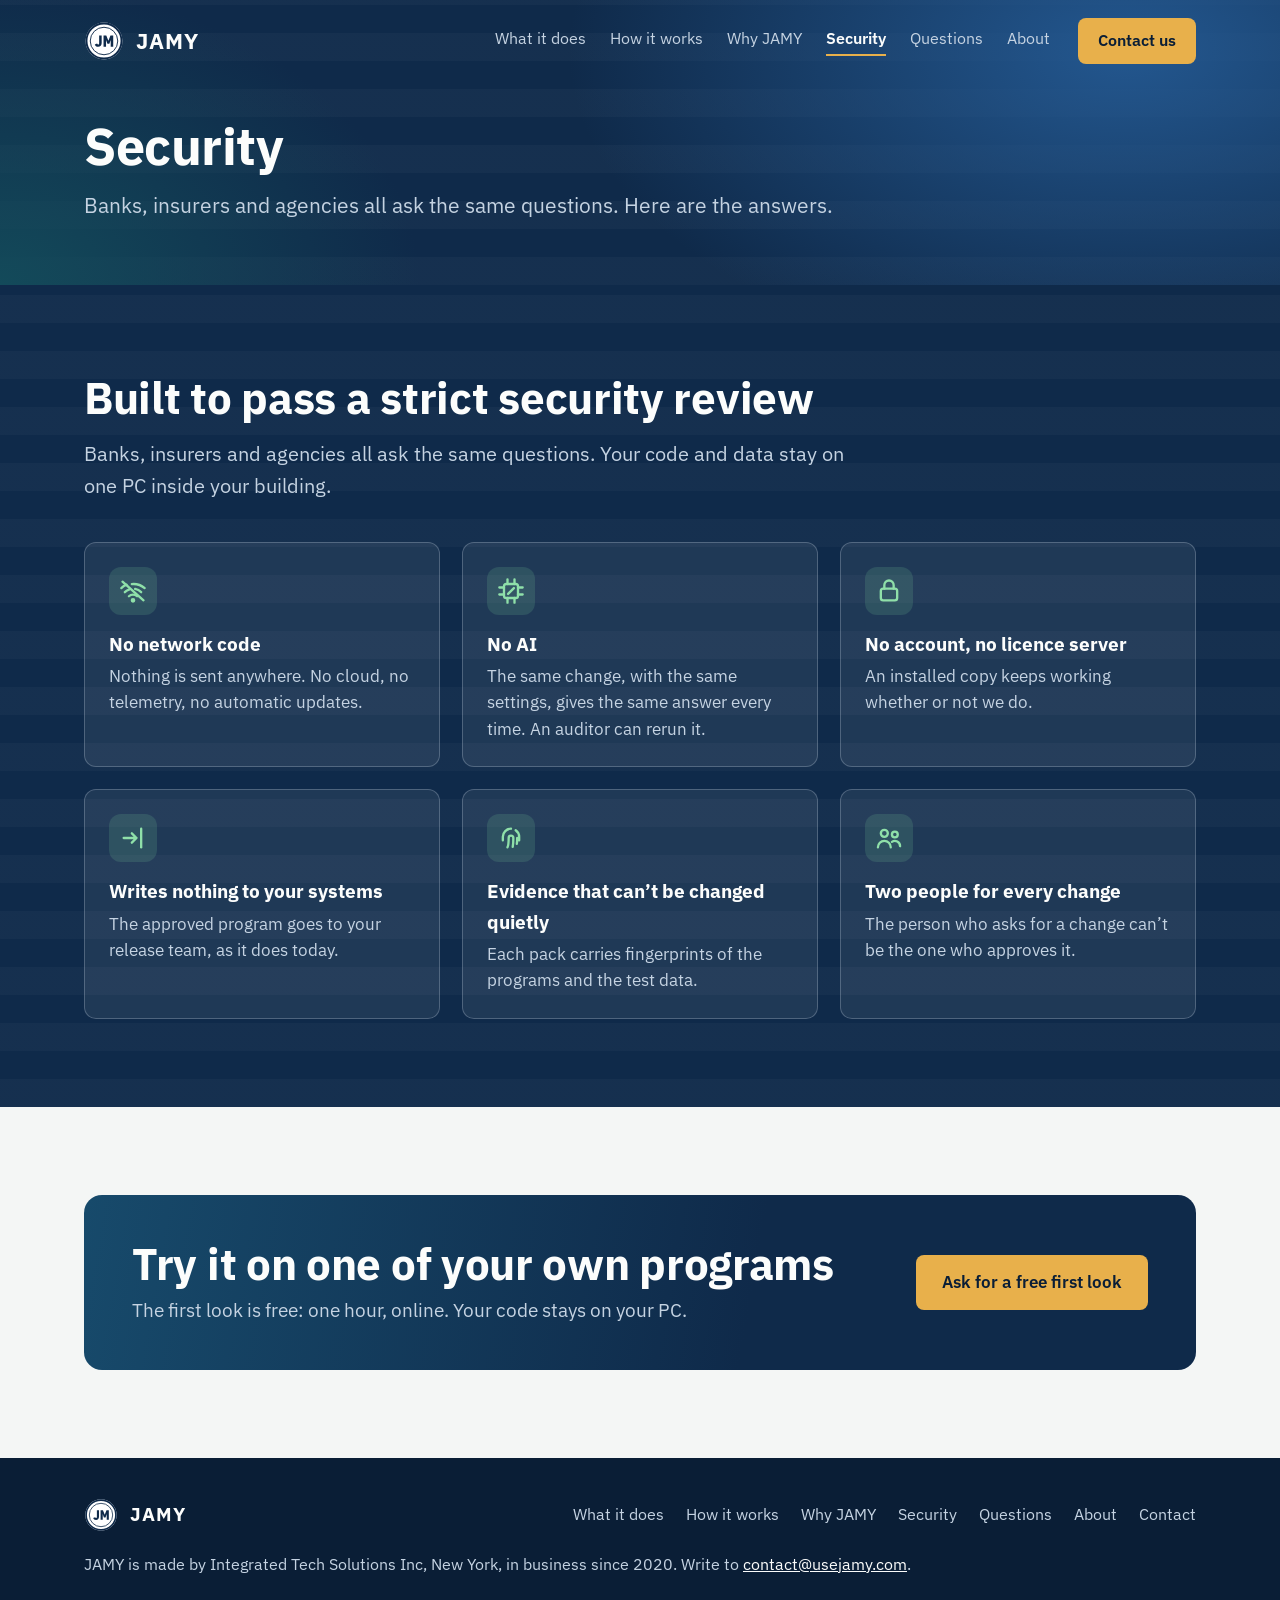
==== security.html @ fa887d7d "Split the site into pages with a menu" ====
<!doctype html>
<html lang="en">
<head>
<meta charset="utf-8">
<meta name="viewport" content="width=device-width, initial-scale=1">
<title>Security | JAMY</title>
<meta name="description" content="JAMY has no network code, no AI and no account. Your code and data stay on one PC inside your building.">
<meta property="og:title" content="Security | JAMY">
<meta property="og:description" content="Built to extend the life of your COBOL, not to replace it. Offline, on a Windows PC.">
<meta property="og:url" content="https://usejamy.com/security.html">
<meta property="og:image" content="https://usejamy.com/img/shot-understand.png">
<link rel="icon" href="img/favicon.png">
<link rel="preconnect" href="https://fonts.googleapis.com">
<link rel="preconnect" href="https://fonts.gstatic.com" crossorigin>
<link rel="stylesheet" href="https://fonts.googleapis.com/css2?family=IBM+Plex+Mono:wght@400;500&family=IBM+Plex+Sans:wght@400;500;600;700&display=swap">
<link rel="stylesheet" href="style.css">
</head>
<body>

<svg width="0" height="0" style="position:absolute" aria-hidden="true">
  <symbol id="i-flow" viewBox="0 0 24 24"><rect x="3" y="3" width="7" height="5" rx="1"/><rect x="14" y="9.5" width="7" height="5" rx="1"/><rect x="3" y="16" width="7" height="5" rx="1"/><path d="M10 5.5h2.5a1.5 1.5 0 0 1 1.5 1.5v3M10 18.5h2.5A1.5 1.5 0 0 0 14 17v-2.5"/></symbol>
  <symbol id="i-check" viewBox="0 0 24 24"><path d="M9 3H5a1 1 0 0 0-1 1v16a1 1 0 0 0 1 1h4M15 3h4a1 1 0 0 1 1 1v16a1 1 0 0 1-1 1h-4"/><path d="M8.5 12.5l2.5 2.5 4.5-5.5"/></symbol>
  <symbol id="i-clean" viewBox="0 0 24 24"><path d="M12 3l1.8 4.7L18.5 9.5l-4.7 1.8L12 16l-1.8-4.7L5.5 9.5l4.7-1.8z"/><path d="M19 15l.8 2.2L22 18l-2.2.8L19 21l-.8-2.2L16 18l2.2-.8zM5 15.5l.6 1.6 1.6.6-1.6.6L5 19.9l-.6-1.6-1.6-.6 1.6-.6z"/></symbol>
  <symbol id="i-offline" viewBox="0 0 24 24"><path d="M3 4l18 16"/><path d="M8.5 16.5a5 5 0 0 1 7 0M5 13a10 10 0 0 1 4-2.4M19 13a10 10 0 0 0-5.2-2.8M2 9.5a15 15 0 0 1 4.5-2.9M22 9.5a15 15 0 0 0-11-3.4"/><circle cx="12" cy="20" r="1"/></symbol>
  <symbol id="i-noai" viewBox="0 0 24 24"><rect x="6" y="6" width="12" height="12" rx="2"/><path d="M9 2v4M15 2v4M9 18v4M15 18v4M2 9h4M2 15h4M18 9h4M18 15h4"/><path d="M9.5 14.5l5-5"/></symbol>
  <symbol id="i-pc" viewBox="0 0 24 24"><rect x="3" y="4" width="18" height="12" rx="1.5"/><path d="M8 20h8M12 16v4"/></symbol>
  <symbol id="i-two" viewBox="0 0 24 24"><circle cx="8" cy="8" r="3"/><circle cx="17" cy="9" r="2.5"/><path d="M2.5 20a5.5 5.5 0 0 1 11 0M14.5 15.3A4.5 4.5 0 0 1 21.5 19"/></symbol>
  <symbol id="i-q" viewBox="0 0 24 24"><circle cx="12" cy="12" r="9"/><path d="M9.5 9.5a2.5 2.5 0 1 1 3.6 2.2c-.7.4-1.1 1-1.1 1.8M12 17h.01"/></symbol>
  <symbol id="i-ticket" viewBox="0 0 24 24"><path d="M4 7h16v3a2 2 0 0 0 0 4v3H4v-3a2 2 0 0 0 0-4z"/><path d="M14 7v10" stroke-dasharray="2 2.5"/></symbol>
  <symbol id="i-pile" viewBox="0 0 24 24"><path d="M12 3l9 4.5-9 4.5-9-4.5z"/><path d="M3 12l9 4.5 9-4.5M3 16.5L12 21l9-4.5"/></symbol>
  <symbol id="i-dice" viewBox="0 0 24 24"><rect x="4" y="4" width="16" height="16" rx="3"/><path d="M8.5 8.5h.01M15.5 8.5h.01M12 12h.01M8.5 15.5h.01M15.5 15.5h.01"/></symbol>
  <symbol id="i-lock" viewBox="0 0 24 24"><rect x="5" y="10" width="14" height="10" rx="2"/><path d="M8 10V7a4 4 0 0 1 8 0v3"/></symbol>
  <symbol id="i-finger" viewBox="0 0 24 24"><path d="M12 4a7 7 0 0 0-7 7v3M19 14v-3a7 7 0 0 0-3-5.7M9 20c1-2 1-4.500 1-8a2 2 0 0 1 4 0c0 3 0 5-.5 7.500M17 17c.3-1.500.3-3 .3-5"/></symbol>
  <symbol id="i-out" viewBox="0 0 24 24"><path d="M4 12h11M11 8l4 4-4 4"/><path d="M19 4v16"/></symbol>
  <symbol id="i-bank" viewBox="0 0 24 24"><path d="M3 9l9-5 9 5M4 9h16M6 9v8M10 9v8M14 9v8M18 9v8M3 20h18M4 17h16"/></symbol>
  <symbol id="i-tool" viewBox="0 0 24 24"><path d="M14.500 6.500a4 4 0 0 0 5 5L11 20a2.100 2.100 0 0 1-3-3z"/><path d="M14.500 6.500L17 4l3 3-2.500 2.500"/></symbol>
  <symbol id="i-gov" viewBox="0 0 24 24"><path d="M12 3v3M5 21V10a7 7 0 0 1 14 0v11M3 21h18M9 21v-5h6v5M9 11h.01M15 11h.01"/></symbol>
</svg>

<header class="top">
  <div class="wrap">
    <nav class="nav" aria-label="Main">
      <a class="brand" href="index.html"><img src="img/jamy-seal.svg" alt="">JAMY</a>
      <div class="links"><a href="what-it-does.html">What it does</a><a href="how-it-works.html">How it works</a><a href="why-jamy.html">Why JAMY</a><a href="security.html" aria-current="page">Security</a><a href="questions.html">Questions</a><a href="about.html">About</a></div>
      <a class="btn gold" href="contact.html">Contact us</a>
    </nav>
    <div class="phead"><h1>Security</h1><p>Banks, insurers and agencies all ask the same questions. Here are the answers.</p></div>
  </div>
</header>

<section class="dark" id="safe">
  <div class="wrap">
    <h2>Built to pass a strict security review</h2>
    <p class="lede">Banks, insurers and agencies all ask the same questions. Your code and data stay on one PC inside your building.</p>
    <div class="safe">
      <div class="card"><span class="badge"><svg class="ic"><use href="#i-offline"/></svg></span><b>No network code</b><p>Nothing is sent anywhere. No cloud, no telemetry, no automatic updates.</p></div>
      <div class="card"><span class="badge"><svg class="ic"><use href="#i-noai"/></svg></span><b>No AI</b><p>The same change, with the same settings, gives the same answer every time. An auditor can rerun it.</p></div>
      <div class="card"><span class="badge"><svg class="ic"><use href="#i-lock"/></svg></span><b>No account, no licence server</b><p>An installed copy keeps working whether or not we do.</p></div>
      <div class="card"><span class="badge"><svg class="ic"><use href="#i-out"/></svg></span><b>Writes nothing to your systems</b><p>The approved program goes to your release team, as it does today.</p></div>
      <div class="card"><span class="badge"><svg class="ic"><use href="#i-finger"/></svg></span><b>Evidence that can’t be changed quietly</b><p>Each pack carries fingerprints of the programs and the test data.</p></div>
      <div class="card"><span class="badge"><svg class="ic"><use href="#i-two"/></svg></span><b>Two people for every change</b><p>The person who asks for a change can’t be the one who approves it.</p></div>
    </div>
  </div>
</section>

<div class="ctawrap"><div class="wrap"><div class="cta">
  <div><h2>Try it on one of your own programs</h2><p>The first look is free: one hour, online. Your code stays on your PC.</p></div>
  <a class="btn gold" href="contact.html">Ask for a free first look</a>
</div></div></div>

<footer>
  <div class="wrap">
    <a class="brand" href="index.html"><img src="img/jamy-seal.svg" alt="">JAMY</a>
    <div class="fl"><a href="what-it-does.html">What it does</a><a href="how-it-works.html">How it works</a><a href="why-jamy.html">Why JAMY</a><a href="security.html">Security</a><a href="questions.html">Questions</a><a href="about.html">About</a><a href="contact.html">Contact</a></div>
    <p>JAMY is made by Integrated Tech Solutions Inc, New York, in business since 2020. Write to <a href="mailto:contact@usejamy.com">contact@usejamy.com</a>.</p>
  </div>
</footer>

<!-- Cloudflare Web Analytics --><script type='module' src='https://static.cloudflareinsights.com/beacon.min.js' data-cf-beacon='{"token": "886d0712adad496c9e0f784481afb059"}'></script><!-- End Cloudflare Web Analytics -->
</body>
</html>
---- style.css ----
:root {
  --navy: #0F2A4A;
  --navy-d: #0A1E36;
  --ink: #14213D;
  --body: #3D4A5C;
  --paper: #F4F6F5;
  --white: #FCFDFC;
  --bar: #E2EEE4;
  --line: #D2D9D6;
  --teal: #1F6F6B;
  --mist: #C5D3E2;
  --blue: #1D5FA8;
  --blue-bg: #DFEAF7;
  --ok: #1B7F3B;
  --ok-bg: #DFF1E3;
  --amber: #E8B04B;
  --warn: #9A6200;
  --warn-bg: #FBEFD3;
  --del: #A33A2B;
}
* { box-sizing: border-box; }
html { -webkit-text-size-adjust: 100%; scroll-behavior: smooth; }
body { margin: 0; font-family: 'IBM Plex Sans', Arial, sans-serif; color: var(--ink); background: var(--paper); font-size: 18px; line-height: 1.6; }
img, svg { max-width: 100%; display: block; }
img { height: auto; }
a { color: var(--teal); }
a:focus-visible, button:focus-visible, summary:focus-visible, input:focus-visible, select:focus-visible, textarea:focus-visible { outline: 3px solid var(--amber); outline-offset: 2px; }
.wrap { max-width: 1160px; margin: 0 auto; padding: 0 24px; }
h1, h2, h3 { line-height: 1.15; margin: 0; }
h2 { font-size: clamp(30px, 3.8vw, 44px); font-weight: 700; margin-bottom: 14px; letter-spacing: -0.3px; }
h3 { font-size: 22px; font-weight: 600; margin-bottom: 6px; }
p { margin: 0 0 14px; }
.lede { font-size: 20px; color: var(--body); max-width: 760px; margin-bottom: 40px; }
.ic { width: 28px; height: 28px; fill: none; stroke: currentColor; stroke-width: 2; stroke-linecap: round; stroke-linejoin: round; }

/* header and hero */
.top { color: var(--white); background:
  radial-gradient(900px 520px at 88% 18%, #23578F 0%, rgba(35, 87, 143, 0) 62%),
  radial-gradient(700px 500px at 0% 100%, #134a5a 0%, rgba(19, 74, 90, 0) 60%),
  repeating-linear-gradient(0deg, rgba(255, 255, 255, .028) 0 28px, rgba(255, 255, 255, 0) 28px 56px),
  var(--navy); }
.nav { display: flex; align-items: center; gap: 28px; padding: 18px 0; }
.brand { display: flex; align-items: center; gap: 12px; color: var(--white); text-decoration: none; font-weight: 700; font-size: 22px; letter-spacing: 1px; }
.brand img { width: 40px; height: 40px; }
.nav .links { display: flex; gap: 24px; margin-left: auto; }
.nav .links a { color: var(--mist); text-decoration: none; font-size: 16px; }
.nav .links a:hover { color: var(--white); text-decoration: underline; }
.btn { display: inline-block; font: inherit; font-weight: 600; font-size: 17px; text-decoration: none; border-radius: 8px; padding: 12px 24px; border: 2px solid transparent; cursor: pointer; }
.btn.gold { background: var(--amber); color: var(--navy-d); }
.btn.gold:hover { background: #F2C063; }
.btn.light { background: var(--white); color: var(--navy); }
.btn.ghost { border-color: rgba(197, 211, 226, .7); color: var(--white); }
.btn.dark { background: var(--navy); color: var(--white); }
.nav .btn { padding: 8px 18px; font-size: 16px; }

.hero { display: grid; grid-template-columns: 1fr 1.08fr; gap: 60px; align-items: center; padding: 44px 0 110px; }
.pill { display: inline-flex; align-items: center; gap: 10px; font-size: 15.5px; font-weight: 600; color: #FCEBC4; background: rgba(232, 176, 75, .16); border: 1px solid rgba(232, 176, 75, .5); border-radius: 999px; padding: 6px 16px; margin-bottom: 22px; }
.pill i { width: 9px; height: 9px; border-radius: 50%; background: var(--amber); }
.hero h1 { font-size: clamp(40px, 5.6vw, 66px); font-weight: 700; letter-spacing: -0.8px; margin-bottom: 22px; }
.hero .sub { font-size: 21px; color: var(--mist); margin-bottom: 30px; max-width: 540px; }
.hero .actions { display: flex; flex-wrap: wrap; gap: 14px; }

.stage { position: relative; padding: 0 0 54px 0; }
.listing { background: var(--white); color: var(--ink); border-radius: 10px; overflow: hidden; box-shadow: 0 24px 60px rgba(3, 12, 26, .55); transform: rotate(-1.2deg); }
.listing .head { display: flex; align-items: center; gap: 8px; padding: 10px 16px; font-size: 14px; color: var(--body); border-bottom: 1px solid var(--line); background: #EEF2F0; }
.listing .head b { margin-right: auto; font-weight: 600; color: var(--ink); }
.dot { width: 11px; height: 11px; border-radius: 50%; background: #C9D2CE; }
.listing pre { margin: 0; font-family: 'IBM Plex Mono', Consolas, monospace; font-size: 14.5px; line-height: 28px; overflow-x: auto; background: repeating-linear-gradient(var(--white) 0 28px, var(--bar) 28px 56px); }
.listing pre .ln { display: block; padding: 0 16px; white-space: pre; }
.listing .seq { color: #7C8A86; }
.listing .old { color: var(--del); background: rgba(163, 58, 43, .09); }
.listing .old .t { text-decoration: line-through; text-decoration-color: rgba(163, 58, 43, .7); }
.listing .new { color: var(--ok); font-weight: 500; background: rgba(27, 127, 59, .13); }
.proof { position: absolute; right: -14px; bottom: 0; width: min(360px, 88%); background: var(--white); color: var(--ink); border-radius: 10px; padding: 16px 18px 14px; box-shadow: 0 20px 44px rgba(3, 12, 26, .5); border-top: 5px solid var(--ok); transform: rotate(1.4deg); }
.proof .t { display: flex; align-items: center; gap: 10px; font-weight: 700; font-size: 17px; margin-bottom: 8px; }
.proof ul { list-style: none; margin: 0; padding: 0; font-size: 15px; color: var(--body); }
.proof li { padding-left: 26px; position: relative; margin-bottom: 4px; }
.proof li::before { content: ""; position: absolute; left: 2px; top: 7px; width: 12px; height: 6px; border-left: 2.5px solid var(--ok); border-bottom: 2.5px solid var(--ok); transform: rotate(-45deg); }
.chip { display: inline-block; font-weight: 600; font-size: 15px; border-radius: 5px; padding: 2px 10px; }
.chip.ok { color: var(--ok); background: var(--ok-bg); }
.chip.read { color: var(--blue); background: var(--blue-bg); }
.chip.warn { color: var(--warn); background: var(--warn-bg); }

@media (prefers-reduced-motion: no-preference) {
  .listing .new { animation: mark 900ms ease-out 500ms both; }
  .proof { animation: stamp 500ms cubic-bezier(.2, .9, .3, 1.2) 1300ms both; }
  @keyframes mark { from { background: rgba(27, 127, 59, 0); color: var(--ink); } }
  @keyframes stamp { from { opacity: 0; transform: rotate(1.4deg) translateY(18px) scale(.96); } }
}

/* trust band */
.band { margin-top: -56px; position: relative; z-index: 2; }
.band .in { background: var(--white); border-radius: 12px; box-shadow: 0 14px 34px rgba(15, 42, 74, .16); display: grid; grid-template-columns: repeat(4, 1fr); }
.band .it { display: flex; gap: 14px; align-items: center; padding: 22px 24px; border-right: 1px solid var(--line); }
.band .it:last-child { border-right: 0; }
.band .badge { flex: none; width: 48px; height: 48px; border-radius: 12px; display: grid; place-items: center; color: var(--navy); background: #E4ECF5; }
.band b { display: block; font-size: 17px; line-height: 1.25; }
.band span { font-size: 14.5px; color: var(--body); line-height: 1.35; display: block; }

section { padding: 88px 0; }
section.tint { background: #E9EEEC; }
section.dark { color: var(--white); background:
  repeating-linear-gradient(0deg, rgba(255, 255, 255, .028) 0 28px, rgba(255, 255, 255, 0) 28px 56px), var(--navy); }
section.dark h2 { color: var(--white); }
section.dark .lede { color: var(--mist); }

/* feature rows */
.feat { display: grid; grid-template-columns: 1fr 1.35fr; gap: 64px; align-items: center; margin-bottom: 96px; }
.feat:last-child { margin-bottom: 0; }
.feat.flip { grid-template-columns: 1.35fr 1fr; }
.feat.flip .txt { order: 2; }
.feat .tag { display: inline-flex; align-items: center; gap: 12px; font-weight: 700; font-size: 18px; margin-bottom: 14px; }
.feat .tag .badge { width: 52px; height: 52px; border-radius: 14px; display: grid; place-items: center; }
.feat h3 { font-size: 30px; font-weight: 700; margin-bottom: 14px; letter-spacing: -0.2px; }
.feat ul { list-style: none; margin: 0; padding: 0; color: var(--body); }
.feat li { padding-left: 32px; position: relative; margin-bottom: 10px; }
.feat li::before { content: ""; position: absolute; left: 2px; top: 8px; width: 15px; height: 8px; border-left: 3px solid var(--c); border-bottom: 3px solid var(--c); transform: rotate(-45deg); }
.f-blue { --c: var(--blue); --cb: var(--blue-bg); }
.f-green { --c: var(--ok); --cb: var(--ok-bg); }
.f-amber { --c: #B7791F; --cb: var(--warn-bg); }
.feat .tag { color: var(--c); }
.feat .tag .badge { background: var(--cb); color: var(--c); }
.frame { position: relative; margin: 0; }
.frame::before { content: ""; position: absolute; inset: 26px -18px -18px 26px; border-radius: 14px; background: var(--cb); z-index: 0; }
.frame img { position: relative; z-index: 1; border-radius: 10px; border: 1px solid var(--line); background: #FDFDFC; box-shadow: 0 18px 40px rgba(15, 42, 74, .18); }
.frame figcaption { position: relative; z-index: 1; font-size: 14.5px; color: var(--body); margin-top: 28px; }

/* problems */
.problems { display: grid; grid-template-columns: 1fr 1fr; gap: 22px; }
.prob { background: var(--white); border-radius: 12px; padding: 24px 26px; display: flex; gap: 18px; border: 1px solid var(--line); }
.prob .badge { flex: none; width: 50px; height: 50px; border-radius: 50%; display: grid; place-items: center; background: #FBE9E5; color: var(--del); }
.prob p { margin: 0; color: var(--body); }

/* diagram */
.diagram { background: var(--white); border: 1px solid var(--line); border-radius: 14px; padding: 26px 20px 14px; margin-bottom: 36px; box-shadow: 0 10px 28px rgba(15, 42, 74, .08); }
.diagram svg { width: 100%; height: auto; font-family: 'IBM Plex Sans', Arial, sans-serif; }
.steps { list-style: none; counter-reset: s; margin: 0; padding: 0; display: grid; grid-template-columns: repeat(4, 1fr); gap: 24px; }
.steps li { counter-increment: s; position: relative; padding-left: 52px; color: var(--body); }
.steps li::before { content: counter(s); position: absolute; top: 0; left: 0; width: 38px; height: 38px; border-radius: 50%; background: var(--navy); color: var(--white); font-weight: 700; display: grid; place-items: center; }
.steps b { display: block; color: var(--ink); font-size: 19px; margin-bottom: 2px; }

/* verdicts */
.verdicts { display: grid; grid-template-columns: repeat(3, 1fr); gap: 22px; }
.verd { background: var(--white); border-radius: 12px; padding: 26px; border-top: 6px solid var(--c); box-shadow: 0 8px 22px rgba(15, 42, 74, .07); }
.verd .chip { font-size: 17px; padding: 4px 14px; margin-bottom: 14px; }
.verd p { margin: 0; color: var(--body); }

/* compare table */
.cmp { width: 100%; border-collapse: separate; border-spacing: 0; background: var(--white); border-radius: 14px; overflow: hidden; box-shadow: 0 10px 28px rgba(15, 42, 74, .1); font-size: 17px; }
.cmp th, .cmp td { padding: 16px 20px; text-align: left; border-bottom: 1px solid var(--line); vertical-align: top; }
.cmp tr:last-child td { border-bottom: 0; }
.cmp thead th { font-size: 18px; background: #EEF2F0; }
.cmp thead th.us { background: var(--navy); color: var(--white); }
.cmp td.us { background: #F1F8F2; font-weight: 500; }
.cmp td:first-child { font-weight: 600; width: 24%; }
.yes, .no, .mid { display: inline-block; width: 22px; height: 22px; border-radius: 50%; margin-right: 8px; vertical-align: -4px; position: relative; }
.yes { background: var(--ok); }
.yes::after { content: ""; position: absolute; left: 6px; top: 6px; width: 9px; height: 5px; border-left: 2.5px solid #fff; border-bottom: 2.5px solid #fff; transform: rotate(-45deg); }
.no { background: #C4553F; }
.no::after { content: ""; position: absolute; left: 5px; top: 10px; width: 12px; height: 2.5px; background: #fff; }
.mid { background: #C9952E; }
.mid::after { content: ""; position: absolute; left: 9.5px; top: 5px; width: 3px; height: 8px; background: #fff; box-shadow: 0 10px 0 0 #fff; height: 7px; }

/* covers */
.cols { display: grid; grid-template-columns: 1fr 1fr; gap: 28px; }
.box { background: var(--white); border: 1px solid var(--line); border-radius: 12px; padding: 28px 30px; }
.box h3 { display: flex; align-items: center; gap: 12px; }
.box ul { margin: 12px 0 0; padding-left: 22px; color: var(--body); }
.box li { margin-bottom: 8px; }
.box .more { margin: 14px 0 0; color: var(--body); }
.box.y { border-top: 6px solid var(--ok); }
.box.n { border-top: 6px solid #C9952E; }
.aside { margin-top: 26px; background: var(--blue-bg); border-radius: 12px; padding: 18px 22px; color: var(--ink); }

.covers { display: grid; grid-template-columns: repeat(4, 1fr); gap: 22px; }
.covers .card { background: var(--white); border-radius: 12px; padding: 26px; border: 1px solid var(--line); border-top: 6px solid var(--ok); }
.covers .yes { margin: 0 0 14px; width: 30px; height: 30px; display: block; }
.covers .yes::after { left: 8px; top: 9px; width: 13px; height: 7px; }
.covers p { margin: 0; color: var(--body); }
/* security */
.safe { display: grid; grid-template-columns: repeat(3, 1fr); gap: 22px; }
.safe .card { background: rgba(255, 255, 255, .07); border: 1px solid rgba(197, 211, 226, .28); border-radius: 12px; padding: 24px; }
.safe .badge { width: 48px; height: 48px; border-radius: 12px; display: grid; place-items: center; background: rgba(127, 212, 154, .16); color: #8FE0A9; margin-bottom: 14px; }
.safe b { display: block; font-size: 19px; margin-bottom: 4px; }
.safe p { margin: 0; color: var(--mist); font-size: 16.5px; }

/* who */
.who { display: grid; grid-template-columns: repeat(4, 1fr); gap: 22px; }
.who .card { background: var(--white); border-radius: 12px; padding: 28px; border: 1px solid var(--line); }
.who .badge { width: 54px; height: 54px; border-radius: 14px; display: grid; place-items: center; background: #E4ECF5; color: var(--navy); margin-bottom: 16px; }
.who p { color: var(--body); margin: 0; }

/* start */
.start { display: grid; grid-template-columns: repeat(3, 1fr); gap: 22px; counter-reset: st; }
.start .card { background: var(--white); border-radius: 12px; padding: 28px; position: relative; border: 1px solid var(--line); }
.start .card::before { counter-increment: st; content: counter(st); display: grid; place-items: center; width: 44px; height: 44px; border-radius: 50%; background: var(--amber); color: var(--navy-d); font-weight: 700; font-size: 20px; margin-bottom: 14px; }
.start .card.first { background: var(--navy); color: var(--white); border-color: var(--navy); }
.start .card.first p { color: var(--mist); }
.start p { color: var(--body); margin: 0; }

/* cta */
.cta { background: linear-gradient(100deg, #174a6b 0%, var(--navy) 60%); color: var(--white); border-radius: 18px; padding: 44px 48px; display: flex; align-items: center; gap: 32px; flex-wrap: wrap; }
.cta h2 { color: var(--white); margin: 0 0 6px; }
.cta p { margin: 0; color: var(--mist); font-size: 19px; }
.cta .btn { margin-left: auto; }

.faq { max-width: 900px; display: grid; gap: 12px; }
.faq details { background: var(--white); border: 1px solid var(--line); border-radius: 10px; padding: 0 22px; }
.faq summary { cursor: pointer; font-weight: 600; font-size: 19px; padding: 16px 0; }
.faq details p { color: var(--body); padding: 0 0 18px; margin: 0; }

.founder .wrap { display: grid; grid-template-columns: 200px 1fr; gap: 48px; align-items: center; }
.founder .seal { width: 200px; height: 200px; }
.founder p { color: var(--mist); max-width: 780px; }
.founder blockquote { margin: 22px 0 0; padding-left: 24px; border-left: 5px solid var(--amber); color: var(--white); font-size: 22px; max-width: 780px; }

.contact .wrap { display: grid; grid-template-columns: 1fr 1.3fr; gap: 56px; }
.contact .lede { margin-bottom: 20px; }
.contact .side li { margin-bottom: 8px; color: var(--body); }
.contact form { display: grid; grid-template-columns: 1fr 1fr; gap: 16px 20px; background: var(--white); border-radius: 14px; padding: 30px; border: 1px solid var(--line); box-shadow: 0 10px 28px rgba(15, 42, 74, .08); }
.contact label { display: block; font-weight: 600; font-size: 15px; margin-bottom: 6px; }
.contact input, .contact select, .contact textarea { width: 100%; font: inherit; font-size: 16px; color: var(--ink); background: #fff; border: 1px solid #AEB8B4; border-radius: 8px; padding: 10px 12px; }
.contact textarea { min-height: 130px; resize: vertical; }
.contact .full { grid-column: 1 / -1; }
.contact .hp { position: absolute; left: -9999px; }
.contact .small { font-size: 14px; color: var(--body); margin: 0; }

footer { background: var(--navy-d); color: var(--mist); padding: 40px 0; font-size: 15.5px; }
footer .wrap { display: flex; flex-wrap: wrap; gap: 20px 40px; align-items: center; }
footer .brand { font-size: 19px; }
footer .brand img { width: 34px; height: 34px; }
footer a { color: var(--white); }
footer .fl { margin-left: auto; display: flex; gap: 22px; flex-wrap: wrap; }
footer .fl a { color: var(--mist); text-decoration: none; }
footer p { margin: 0; flex-basis: 100%; }

@media (max-width: 960px) {
  .hero, .feat, .feat.flip, .cols, .problems, .contact .wrap, .founder .wrap { grid-template-columns: 1fr; }
  .hero { gap: 44px; padding-bottom: 96px; }
  .feat { gap: 32px; margin-bottom: 64px; }
  .feat.flip .txt { order: 0; }
  .band .in { grid-template-columns: 1fr 1fr; }
  .band .it:nth-child(2) { border-right: 0; }
  .band .it:nth-child(-n+2) { border-bottom: 1px solid var(--line); }
  .steps, .verdicts, .safe, .start { grid-template-columns: 1fr; }
  .covers { grid-template-columns: 1fr 1fr; }
  .who { grid-template-columns: 1fr 1fr; }
  .diagram { display: none; }
  .nav .links { display: none; }
  .nav .btn { margin-left: auto; }
  section { padding: 60px 0; }
  .contact form { grid-template-columns: 1fr; padding: 22px; }
  .founder .seal { width: 120px; height: 120px; }
  .cta { padding: 32px 26px; }
  .cta .btn { margin-left: 0; }
  .cmp { font-size: 15px; }
  .cmp th, .cmp td { padding: 12px 10px; }
  .frame::before { inset: 18px -10px -12px 18px; }
  .proof { right: 0; }
}
@media (max-width: 560px) {
  .band .in { grid-template-columns: 1fr; }
  .covers, .who { grid-template-columns: 1fr; }
  .band .it { border-right: 0; border-bottom: 1px solid var(--line); }
  .band .it:last-child { border-bottom: 0; }
  .listing pre { font-size: 12.5px; }
  .cmp-wrap { overflow-x: auto; }
  .cmp { min-width: 560px; }
}

/* multi-page additions */
.nav .links a[aria-current="page"] { color: var(--white); font-weight: 600; border-bottom: 2px solid var(--amber); padding-bottom: 3px; }
.phead { padding: 34px 0 62px; max-width: 820px; }
.phead h1 { font-size: clamp(34px, 4.6vw, 52px); font-weight: 700; letter-spacing: -0.5px; margin-bottom: 14px; }
.phead p { font-size: 21px; color: var(--mist); margin: 0; }
.jobs { display: grid; grid-template-columns: repeat(3, 1fr); gap: 24px; }
.job { background: var(--white); border-radius: 14px; border: 1px solid var(--line); border-top: 6px solid var(--c); padding: 26px; display: flex; flex-direction: column; text-decoration: none; color: var(--ink); box-shadow: 0 8px 22px rgba(15, 42, 74, .07); }
.job:hover { box-shadow: 0 14px 32px rgba(15, 42, 74, .16); }
.job .badge { width: 52px; height: 52px; border-radius: 14px; display: grid; place-items: center; background: var(--cb); color: var(--c); margin-bottom: 14px; }
.job p { color: var(--body); }
.job img { border-radius: 8px; border: 1px solid var(--line); margin: 6px 0 16px; aspect-ratio: 16 / 9; object-fit: cover; object-position: top left; width: 100%; }
.job .more, .exp .more { margin-top: auto; font-weight: 600; color: var(--teal); }
.explore { display: grid; grid-template-columns: repeat(4, 1fr); gap: 22px; }
.exp { background: var(--white); border-radius: 12px; border: 1px solid var(--line); padding: 24px; text-decoration: none; color: var(--ink); display: flex; flex-direction: column; }
.exp:hover { border-color: var(--navy); }
.exp .badge { width: 48px; height: 48px; border-radius: 12px; display: grid; place-items: center; background: #E4ECF5; color: var(--navy); margin-bottom: 14px; }
.exp p { color: var(--body); font-size: 16.5px; }
.ctawrap { padding: 0 0 88px; }
section + .ctawrap { padding-top: 88px; }
section.tint + .ctawrap, section.dark + .ctawrap { background: transparent; }
@media (max-width: 960px) {
  .nav { flex-wrap: wrap; gap: 12px 20px; }
  .nav .links { display: flex; order: 3; flex-basis: 100%; margin-left: 0; gap: 20px; overflow-x: auto; white-space: nowrap; padding-bottom: 6px; }
  .jobs, .explore { grid-template-columns: 1fr; }
  .phead { padding: 22px 0 44px; }
  .ctawrap { padding-bottom: 60px; }
  section + .ctawrap { padding-top: 60px; }
}
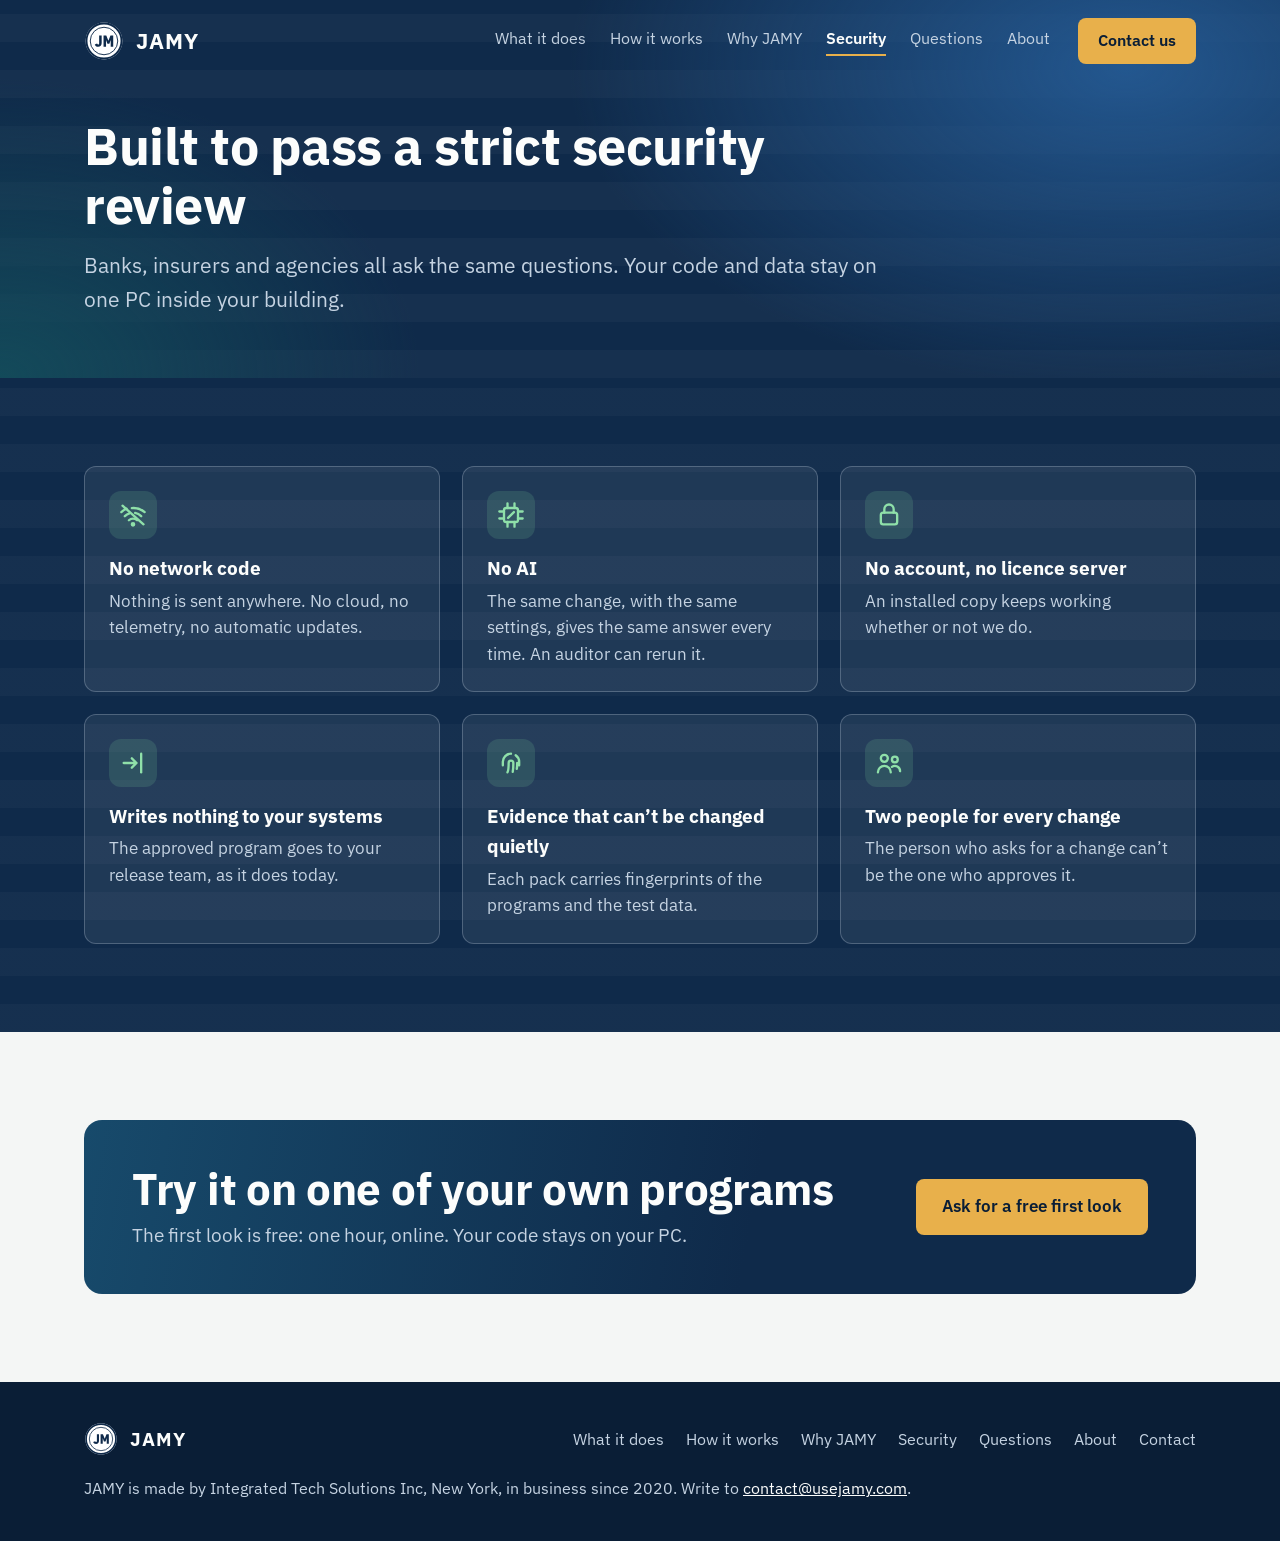
==== commit 82a49b37: "Security page heading" ====
--- a/security.html
+++ b/security.html
@@ -44,14 +44,12 @@
       <div class="links"><a href="what-it-does.html">What it does</a><a href="how-it-works.html">How it works</a><a href="why-jamy.html">Why JAMY</a><a href="security.html" aria-current="page">Security</a><a href="questions.html">Questions</a><a href="about.html">About</a></div>
       <a class="btn gold" href="contact.html">Contact us</a>
     </nav>
-    <div class="phead"><h1>Security</h1><p>Banks, insurers and agencies all ask the same questions. Here are the answers.</p></div>
+    <div class="phead"><h1>Built to pass a strict security review</h1><p>Banks, insurers and agencies all ask the same questions. Your code and data stay on one PC inside your building.</p></div>
   </div>
 </header>
 
 <section class="dark" id="safe">
   <div class="wrap">
-    <h2>Built to pass a strict security review</h2>
-    <p class="lede">Banks, insurers and agencies all ask the same questions. Your code and data stay on one PC inside your building.</p>
     <div class="safe">
       <div class="card"><span class="badge"><svg class="ic"><use href="#i-offline"/></svg></span><b>No network code</b><p>Nothing is sent anywhere. No cloud, no telemetry, no automatic updates.</p></div>
       <div class="card"><span class="badge"><svg class="ic"><use href="#i-noai"/></svg></span><b>No AI</b><p>The same change, with the same settings, gives the same answer every time. An auditor can rerun it.</p></div>
